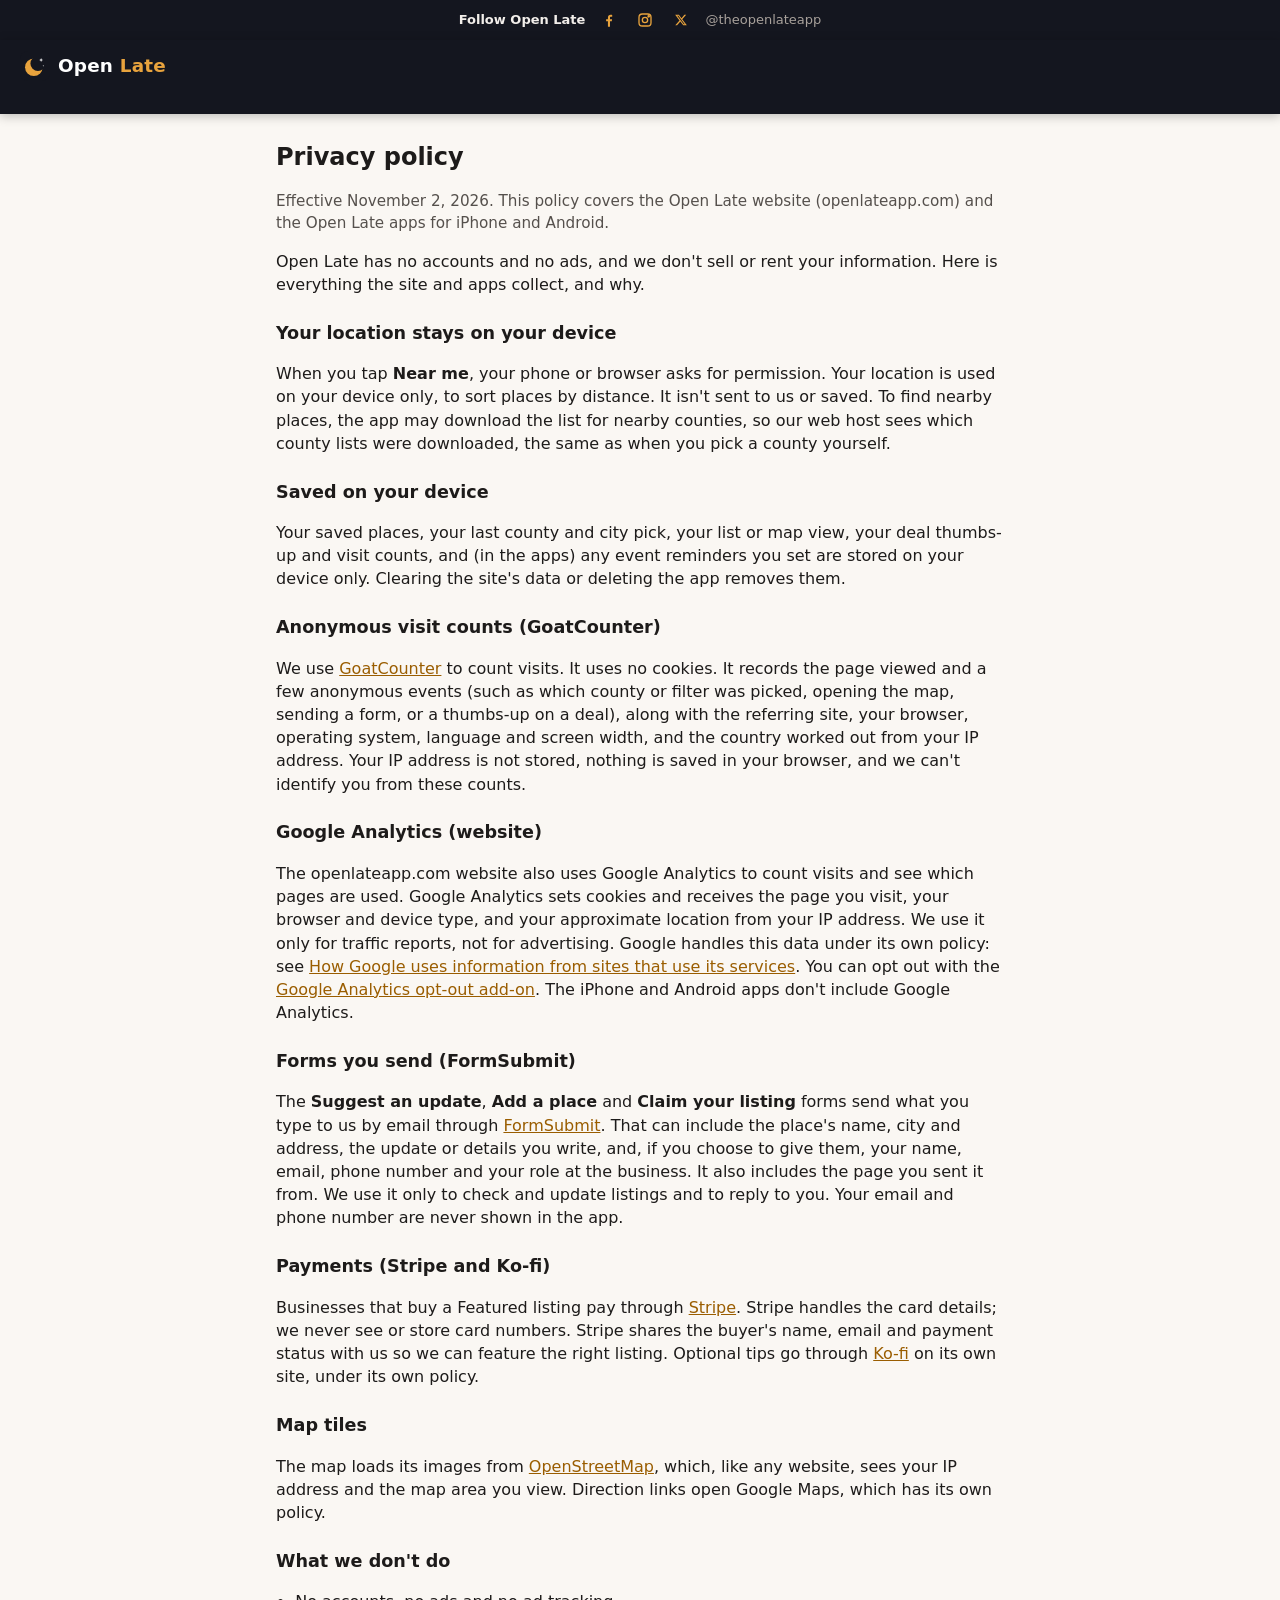
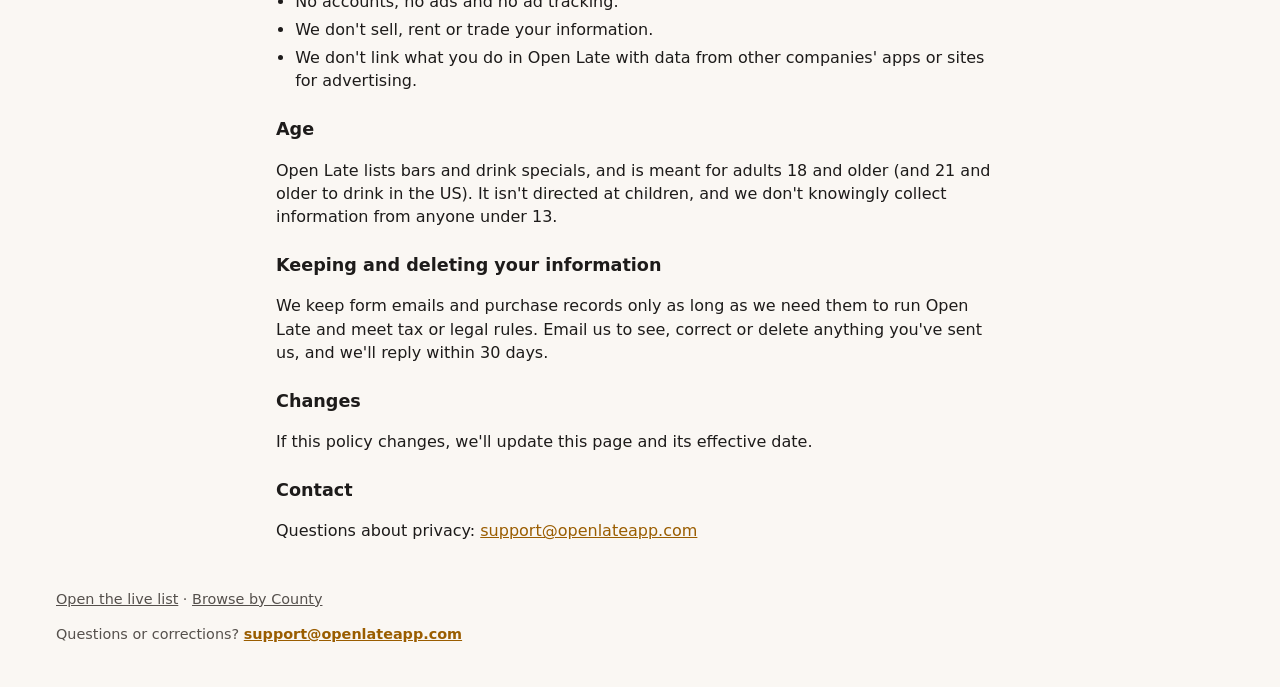
==== privacy.html @ a5534d3b "Open Late TEST SITE: listmap mockup (preview-listmap-1104), noindex, no SW/analytics/forms, data fro" ====
<!doctype html>
<html lang="en">
<head>
<meta charset="utf-8">
<meta name="viewport" content="width=device-width, initial-scale=1, viewport-fit=cover">
<title>Privacy policy · Open Late</title>
<meta name="description" content="What Open Late collects, what it doesn't, and who to contact. No accounts, no ads, location stays on your device.">
<link rel="canonical" href="https://openlateapp.com/privacy.html">
<link rel="icon" href="favicon.ico" sizes="32x32">
<link rel="icon" href="icons/icon.svg" type="image/svg+xml">
<link rel="stylesheet" href="styles.css">
<style>
  .feat{max-width:760px;margin:0 auto;padding:16px 16px 8px}
  .feat h1{font-size:1.5rem;margin:.4em 0 .3em}
  .feat h2{font-size:1.1rem;margin:1.4em 0 .3em}
  .feat ul{padding-left:1.2em}
  .feat li{margin:.3em 0}
  .feat a{color:var(--link)}
  .feat .note{color:var(--ink2);font-size:.95rem}
</style>
</head>
<body>
<aside class="social" aria-label="Follow Open Late on social media"><span class="soc-lbl">Follow Open Late</span><a href="https://www.facebook.com/profile.php?id=61595789025720" target="_blank" rel="noopener" aria-label="Open Late on Facebook"><svg viewBox="0 0 24 24" width="16" height="16" fill="currentColor" aria-hidden="true"><path d="M13.5 22v-8h2.7l.4-3.2h-3.1V8.8c0-.9.3-1.5 1.6-1.5h1.7V4.4c-.3 0-1.3-.1-2.4-.1-2.4 0-4 1.5-4 4.1v2.4H7.7V14h2.7v8z"/></svg></a><a href="https://www.instagram.com/theopenlateapp/" target="_blank" rel="noopener" aria-label="Open Late on Instagram"><svg viewBox="0 0 24 24" width="16" height="16" fill="none" stroke="currentColor" stroke-width="2" aria-hidden="true"><rect x="3" y="3" width="18" height="18" rx="5"/><circle cx="12" cy="12" r="4"/><circle cx="17.5" cy="6.5" r="1" fill="currentColor"/></svg></a><a href="https://x.com/TheOpenLateApp" target="_blank" rel="noopener" aria-label="Open Late on X"><svg viewBox="0 0 24 24" width="14" height="14" fill="currentColor" aria-hidden="true"><path d="M17.8 3h3.1l-6.8 7.7L22 21h-6.2l-4.9-6.3L5.3 21H2.2l7.2-8.3L2 3h6.4l4.4 5.8zm-1.1 16.2h1.7L7.4 4.7H5.6z"/></svg></a><span class="soc-handle">@theopenlateapp</span></aside><header class="top" id="top">
  <div class="bar">
    <a class="brand" href="./" aria-label="Open Late home">
      <img src="icons/logo.svg" alt="" width="30" height="30">
      <span class="word">Open <b>Late</b></span>
    </a>
  </div>
</header>
<main class="feat">
  <h1>Privacy policy</h1>
  <p class="note">Effective November 2, 2026. This policy covers the Open Late website (openlateapp.com) and the Open Late apps for iPhone and Android.</p>
  <p>Open Late has no accounts and no ads, and we don't sell or rent your information. Here is everything the site and apps collect, and why.</p>

  <h2>Your location stays on your device</h2>
  <p>When you tap <b>Near me</b>, your phone or browser asks for permission. Your location is used on your device only, to sort places by distance. It isn't sent to us or saved. To find nearby places, the app may download the list for nearby counties, so our web host sees which county lists were downloaded, the same as when you pick a county yourself.</p>

  <h2>Saved on your device</h2>
  <p>Your saved places, your last county and city pick, your list or map view, your deal thumbs-up and visit counts, and (in the apps) any event reminders you set are stored on your device only. Clearing the site's data or deleting the app removes them.</p>

  <h2>Anonymous visit counts (GoatCounter)</h2>
  <p>We use <a href="https://www.goatcounter.com/help/privacy" target="_blank" rel="noopener">GoatCounter</a> to count visits. It uses no cookies. It records the page viewed and a few anonymous events (such as which county or filter was picked, opening the map, sending a form, or a thumbs-up on a deal), along with the referring site, your browser, operating system, language and screen width, and the country worked out from your IP address. Your IP address is not stored, nothing is saved in your browser, and we can't identify you from these counts.</p>

  <h2>Google Analytics (website)</h2>
  <p>The openlateapp.com website also uses Google Analytics to count visits and see which pages are used. Google Analytics sets cookies and receives the page you visit, your browser and device type, and your approximate location from your IP address. We use it only for traffic reports, not for advertising. Google handles this data under its own policy: see <a href="https://policies.google.com/technologies/partner-sites" target="_blank" rel="noopener">How Google uses information from sites that use its services</a>. You can opt out with the <a href="https://tools.google.com/dlpage/gaoptout" target="_blank" rel="noopener">Google Analytics opt-out add-on</a>. The iPhone and Android apps don't include Google Analytics.</p>

  <h2>Forms you send (FormSubmit)</h2>
  <p>The <b>Suggest an update</b>, <b>Add a place</b> and <b>Claim your listing</b> forms send what you type to us by email through <a href="https://formsubmit.co/privacy.pdf" target="_blank" rel="noopener">FormSubmit</a>. That can include the place's name, city and address, the update or details you write, and, if you choose to give them, your name, email, phone number and your role at the business. It also includes the page you sent it from. We use it only to check and update listings and to reply to you. Your email and phone number are never shown in the app.</p>

  <h2>Payments (Stripe and Ko-fi)</h2>
  <p>Businesses that buy a Featured listing pay through <a href="https://stripe.com/privacy" target="_blank" rel="noopener">Stripe</a>. Stripe handles the card details; we never see or store card numbers. Stripe shares the buyer's name, email and payment status with us so we can feature the right listing. Optional tips go through <a href="https://more.ko-fi.com/privacy" target="_blank" rel="noopener">Ko-fi</a> on its own site, under its own policy.</p>

  <h2>Map tiles</h2>
  <p>The map loads its images from <a href="https://osmfoundation.org/wiki/Privacy_Policy" target="_blank" rel="noopener">OpenStreetMap</a>, which, like any website, sees your IP address and the map area you view. Direction links open Google Maps, which has its own policy.</p>

  <h2>What we don't do</h2>
  <ul>
    <li>No accounts, no ads and no ad tracking.</li>
    <li>We don't sell, rent or trade your information.</li>
    <li>We don't link what you do in Open Late with data from other companies' apps or sites for advertising.</li>
  </ul>

  <h2>Age</h2>
  <p>Open Late lists bars and drink specials, and is meant for adults 18 and older (and 21 and older to drink in the US). It isn't directed at children, and we don't knowingly collect information from anyone under 13.</p>

  <h2>Keeping and deleting your information</h2>
  <p>We keep form emails and purchase records only as long as we need them to run Open Late and meet tax or legal rules. Email us to see, correct or delete anything you've sent us, and we'll reply within 30 days.</p>

  <h2>Changes</h2>
  <p>If this policy changes, we'll update this page and its effective date.</p>

  <h2>Contact</h2>
  <p>Questions about privacy: <a href="mailto:support@openlateapp.com">support@openlateapp.com</a></p>
</main>
<footer class="foot">
  <p><a href="./">Open the live list</a> · <a href="counties/">Browse by County</a></p>
  <p class="kofi-foot support-foot">Questions or corrections? <a href="mailto:support@openlateapp.com">support@openlateapp.com</a></p>
</footer>
</body>
</html>
---- styles.css ----
:root{--amber:#e8a33d;--amber-d:#c98a26;--night:#14161f;--night2:#1e2130;--ink:#1d1b1a;--ink2:#55504c;--ink3:#7d766f;--bg:#faf7f3;--card:#fff;--line:#e9e2da;--mut:#efe9e3;
  --g:#1f8a4c;--gbg:#e3f4e9;--a:#b36b00;--abg:#fdf0d9;--x:#6f6a66;--xbg:#efecea;--link:#9a5d00}
@media (prefers-color-scheme:dark){:root{--ink:#f2eeea;--ink2:#c3bbb4;--ink3:#9a928b;--bg:#161413;--card:#1f1c1a;--line:#34302d;--mut:#2b2725;
  --g:#6fd39a;--gbg:#17321f;--a:#f4b552;--abg:#3a2a10;--x:#a8a19b;--xbg:#2b2725;--link:#f3c070}}
*{box-sizing:border-box}
html{-webkit-text-size-adjust:100%}
body{margin:0;font:16px/1.45 system-ui,-apple-system,"Segoe UI",Roboto,sans-serif;color:var(--ink);background:var(--bg)}
a{color:inherit}
.sr{position:absolute;width:1px;height:1px;overflow:hidden;clip:rect(0 0 0 0);white-space:nowrap}

/* sticky header: brand + search, County/City, chip row */
.top{position:sticky;top:0;z-index:10;background:var(--night);color:#fff;padding:calc(8px + env(safe-area-inset-top)) 12px 8px;display:flex;flex-direction:column;gap:8px;box-shadow:0 2px 10px rgba(0,0,0,.25)}
.bar{display:flex;align-items:center;gap:10px;min-height:36px}
.brand{display:flex;gap:8px;align-items:center;text-decoration:none;flex:none}
.brand img{display:block;border-radius:8px}
.word{font-size:1.15rem;font-weight:600;letter-spacing:.2px}
.word b{color:var(--amber);font-weight:800}
.now{font-size:.78rem;color:#a9adbd;margin-left:auto;white-space:nowrap}
.searchwrap{display:none;flex:1;min-width:0}
.searchwrap input{font:inherit;font-size:16px;width:100%;min-height:38px;padding:6px 12px;border-radius:999px;border:1px solid #3a3f52;background:#262a38;color:#fff}
.searchwrap input::placeholder{color:#8f94a6}
.iconbtn{flex:none;display:inline-grid;place-items:center;width:40px;height:40px;border-radius:999px;border:1px solid #3a3f52;background:#262a38;color:#fff;cursor:pointer}
.top.searching .searchwrap{display:block}
.top.searching .now{display:none}
.top.searching .iconbtn{background:var(--amber);color:var(--night);border-color:var(--amber)}
@media (max-width:420px){.top.searching .word{display:none}}
.pickers{display:grid;grid-template-columns:1fr 1fr;gap:8px}
.pick{display:flex;flex-direction:column;gap:2px;min-width:0}
.pick[hidden]{display:none!important}
.pick span{font-size:.66rem;font-weight:700;letter-spacing:.5px;text-transform:uppercase;color:#a9adbd}
.pick select{background:#262a38;color:#fff;border:1px solid #3a3f52;border-radius:8px;min-height:38px;padding:6px 8px;font-size:16px;width:100%;min-width:0;text-overflow:ellipsis}
.chiprow{display:flex;gap:8px;overflow-x:auto;scroll-snap-type:x proximity;-webkit-overflow-scrolling:touch;scrollbar-width:none;padding:0 0 2px}
.chiprow::-webkit-scrollbar{display:none}
.chip{flex:none;scroll-snap-align:start;display:inline-flex;align-items:center;gap:6px;min-height:36px;padding:6px 14px;border-radius:999px;border:1px solid #3a3f52;background:transparent;color:#e6e7ee;font:inherit;font-size:.88rem;white-space:nowrap;cursor:pointer;user-select:none}
.chip[aria-pressed=true],.chip.on{background:var(--amber);border-color:var(--amber);color:var(--night);font-weight:600}
.chip[aria-pressed=true]::before{content:"✓";font-weight:800}
.chip-day{padding:0 4px 0 0;position:relative}
.chip-day select{appearance:none;-webkit-appearance:none;background:transparent;color:inherit;border:0;font:inherit;font-size:16px;padding:6px 24px 6px 12px;min-height:34px;cursor:pointer}
.chip-day::after{content:"▾";position:absolute;right:12px;pointer-events:none;font-size:.8rem}
.chip-day select option{color:#14161f}
.chip .dot{background:var(--g)}
.chip[aria-pressed=true] .dot{background:var(--night)}
input:focus-visible,select:focus-visible,button:focus-visible,summary:focus-visible,a:focus-visible{outline:2px solid var(--amber);outline-offset:2px}
@media (min-width:760px){
  .top{display:grid;grid-template-columns:auto 1fr;grid-template-areas:"bar bar" "pick chips";align-items:center;padding:10px 20px;gap:10px 16px}
  .bar{grid-area:bar}.pickers{grid-area:pick;width:440px}.chiprow{grid-area:chips;margin:0;padding:0;align-self:end}
  .searchwrap{display:block;max-width:380px;margin-left:auto}.iconbtn{display:none}.now{margin-left:0;order:3}.top.searching .now{display:block}
}

main{max-width:1200px;margin:0 auto;padding:12px 16px 24px}
.more-filters{margin:2px 0 6px;font-size:.9rem}
.more-filters summary{cursor:pointer;color:var(--ink2);font-weight:600;padding:6px 0;min-height:32px;list-style:none;display:inline-flex;gap:6px;align-items:center}
.more-filters summary::-webkit-details-marker{display:none}
.more-filters summary::after{content:"▾";font-size:.8rem}
.more-filters[open] summary::after{content:"▴"}
.mf-count{color:var(--link);font-weight:700}
.controls{display:flex;flex-wrap:wrap;gap:10px 12px;margin-top:6px}
.field{display:flex;flex-direction:column;gap:4px;font-size:.78rem;color:var(--ink3);flex:1 1 140px;min-width:0}
.controls select{font:inherit;font-size:16px;color:var(--ink);background:var(--card);border:1px solid var(--line);border-radius:10px;padding:8px 10px;width:100%;min-height:42px}
.hint{margin:8px 0 0;font-size:.78rem;color:var(--ink3)}
.count{font-size:.85rem;color:var(--ink3);margin:6px 0 10px}
.notice{margin:24px 0 0;padding:10px 12px;border-left:3px solid var(--amber);background:var(--card);border-radius:6px;font-size:.82rem;color:var(--ink2)}

/* place cards */
.grid{display:grid;grid-template-columns:repeat(auto-fill,minmax(min(100%,330px),1fr));gap:8px;align-items:start}
.card{background:var(--card);border:1px solid color-mix(in srgb,var(--line) 70%,transparent);border-radius:10px;padding:9px 12px 4px;display:flex;flex-direction:column;gap:3px}
.town{font-size:.7rem;font-weight:700;letter-spacing:.5px;text-transform:uppercase;color:var(--ink3)}
.card h2{margin:0;font-size:1.05rem;line-height:1.25}
.meta{font-size:.78rem;font-weight:500;color:var(--ink3);white-space:nowrap;margin-left:4px}
.status{display:flex;flex-wrap:wrap;align-items:center;gap:2px 8px;font-size:.88rem;font-weight:600}
.dot{display:inline-block;width:9px;height:9px;border-radius:50%;flex:none}
.s-open{color:var(--g)}.s-open .dot{background:var(--g);box-shadow:0 0 0 3px var(--gbg)}
.s-soon{color:var(--a)}.s-soon .dot{background:var(--a);box-shadow:0 0 0 3px var(--abg)}
.s-closed{color:var(--x)}.s-closed .dot{background:transparent;border:2px solid var(--x)}
.kitchen{font-size:.8rem;font-weight:500;color:var(--ink3)}
.kitchen::before{content:"·";margin-right:8px}
.k-open{color:var(--ink2)}
.badges{display:flex;flex-wrap:wrap;gap:5px;align-items:center}
.badge{display:inline-block;font-size:.74rem;font-weight:700;padding:2px 8px;border-radius:999px}
.b-wings{background:#fde3cf;color:#8a3b00}.b-beer{background:#fdf1c4;color:#6b5000}.b-hh{background:#e6e9f7;color:#2f3a75}.b-sp{background:var(--mut);color:var(--ink2)}.b-feat{background:#e8a33d;color:#1a1300}
@media (prefers-color-scheme:dark){.b-wings{background:#4a2a12;color:#ffc89a}.b-beer{background:#433a12;color:#f5dc7a}.b-hh{background:#262c4a;color:#b9c2f5}}
.bday{font-size:.72rem;font-weight:700;color:var(--ink3);text-transform:uppercase;letter-spacing:.4px}
.dline{display:flex;align-items:flex-start;gap:6px;font-size:.86rem;line-height:1.35;color:var(--ink);min-width:0}
.dline .badge,.dline .bday{flex:none;margin-top:1px}
/* deal text: wraps to 2 lines beside the chip (hanging indent: line 2 starts under line 1's text, not under the chip), then clamps; tap for the full text */
.dtext{flex:1 1 auto;min-width:0;overflow:hidden;display:-webkit-box;-webkit-box-orient:vertical;-webkit-line-clamp:2;line-clamp:2;overflow-wrap:anywhere;cursor:pointer;-webkit-tap-highlight-color:transparent}
.dtext.full{display:block;-webkit-line-clamp:unset;line-clamp:none;overflow:visible}
.dtext:focus-visible{outline:2px solid var(--link);outline-offset:2px;border-radius:3px}
.dmore{flex:none;font:inherit;font-size:.76rem;font-weight:600;color:var(--link);background:none;border:0;padding:2px 0 2px 2px;cursor:pointer;white-space:nowrap}
.flag{font-size:.74rem;color:#a14a00;white-space:nowrap}
.info .flag{white-space:normal}
@media (prefers-color-scheme:dark){.flag{color:#ffb070}}
.more-info summary{cursor:pointer;font-size:.8rem;font-weight:600;color:var(--link);padding:2px 0;min-height:28px;list-style:none;display:inline-flex;align-items:center;gap:4px}
.more-info summary::-webkit-details-marker{display:none}
.more-info summary::after{content:"▾"}
.more-info[open] summary::after{content:"▴"}
.info{display:flex;flex-direction:column;gap:5px;border-top:1px solid color-mix(in srgb,var(--line) 60%,transparent);padding:6px 0 8px;margin-top:0}
.row{font-size:.86rem;color:var(--ink2)}
.row b{font-weight:600;color:var(--ink3)}
.row a{color:var(--link)}
.deal{color:var(--ink)}
.src,.dsrc{font-size:.74rem;color:var(--ink3)}
.links{display:flex;gap:14px;flex-wrap:wrap;margin-top:2px;font-size:.88rem}
.links a{color:var(--link);font-weight:600}

/* empty state, buttons, footer */
.empty{text-align:center;padding:28px 16px;background:var(--card);border:1px dashed var(--line);border-radius:14px}
.empty[hidden]{display:none}
.empty-title{margin:8px 0 4px;font-weight:700;font-size:1.05rem}
.empty-text{margin:0 0 14px;color:var(--ink2);font-size:.92rem}
.empty-actions{display:flex;gap:10px;justify-content:center;flex-wrap:wrap}
.btn{display:inline-block;background:var(--amber);color:#14161f;text-decoration:none;padding:10px 18px;border-radius:10px;font:inherit;font-weight:600;border:0;cursor:pointer;min-height:44px}
.btn:hover{background:var(--amber-d)}
.btn.ghost{background:transparent;color:var(--ink);border:1px solid var(--line)}
.btn[hidden]{display:none}
.morewrap{text-align:center;margin:16px 0 0}
.foot{max-width:1200px;margin:0 auto;padding:8px 16px calc(28px + env(safe-area-inset-bottom));color:var(--ink2);font-size:.9rem}
.small{font-size:.78rem;color:var(--ink3)}
/* phones: County and City each get a full-width row so long names (e.g. Northumberland County) stay readable */
@media (max-width:759px){
  .pickers{grid-template-columns:auto 1fr;gap:6px 10px;align-items:center}
  .pick{display:contents}
  .pick span{font-size:.68rem}
  .pick select{min-height:38px;padding:6px 10px}
}

/* v19: favorites, distance, late kitchen, happy hour now, action row, toast, deep-link highlight */
.card{position:relative;cursor:pointer;-webkit-tap-highlight-color:transparent}
.card:focus:not(:focus-visible){outline:none}
.card:focus-visible{outline:2px solid var(--amber);outline-offset:2px}
.card h2{padding-right:34px}
.town{padding-right:34px}
.fav{position:absolute;top:4px;right:4px;width:40px;height:40px;border:0;background:none;font-size:1.3rem;line-height:1;color:var(--ink3);cursor:pointer;border-radius:50%}
.fav[aria-pressed="true"]{color:#e0245e}
.fav:focus-visible{outline:2px solid var(--link)}
.mi{color:var(--ink2);text-transform:none;letter-spacing:0}
.lk{font-size:.72rem;font-weight:700;padding:1px 7px;border-radius:999px;background:#e3f1ea;color:#1d6b46}
@media (prefers-color-scheme:dark){.lk{background:#16382a;color:#9fe0bf}}
.b-now{background:#1f9d5c;color:#fff}
.ddays{font-weight:700;color:var(--ink2)}
.eline{margin-top:3px}.b-kk{background:#f3e1f7;color:#6a2380}.b-dj{background:#dff3ef;color:#155e52}.b-lm{background:#fde3dc;color:#8a2c12}.b-tv{background:#fdf0d5;color:#7a4b00}.b-bg{background:#e3eaf9;color:#1f3f86}
@media (prefers-color-scheme:dark){.b-kk{background:#3d2146;color:#e7b8f5}.b-dj{background:#163b35;color:#9fe3d5}.b-lm{background:#47201a;color:#f7b9a6}.b-tv{background:#43320f;color:#f3d08a}.b-bg{background:#1c2a4a;color:#b5c8f3}}
.b-gd{background:#e2efdc;color:#2c5a1e}.b-vf{background:#dbeefe;color:#0f4c81}
@media (prefers-color-scheme:dark){.b-gd{background:#22361b;color:#b9e0a5}.b-vf{background:#15324d;color:#a9d3fb}}
#fClaimSet{display:flex;flex-direction:column;gap:10px}#fClaimSet[hidden]{display:none}
#fRepSet{display:flex;flex-direction:column;gap:10px}#fRepSet[hidden]{display:none}
.ctype,.otype{font-size:.8rem;color:var(--ink2);margin-top:3px;white-space:nowrap;overflow:hidden;text-overflow:ellipsis}
.ctl,.srcs{color:var(--ink3);font-size:.85em}
.lchk{font-size:.72rem;color:var(--ink3);margin-top:2px}
.actions{display:flex;flex-wrap:wrap;gap:6px;margin:2px 0}
.act{font:inherit;font-size:.84rem;font-weight:600;color:var(--link);background:var(--mut);border:0;border-radius:999px;padding:6px 12px;text-decoration:none;cursor:pointer;min-height:32px;display:inline-flex;align-items:center}
.toast{position:fixed;left:50%;bottom:calc(18px + env(safe-area-inset-bottom));transform:translateX(-50%);background:var(--night);color:#fff;padding:10px 16px;border-radius:999px;font-size:.88rem;box-shadow:0 4px 18px rgba(0,0,0,.25);z-index:50;max-width:calc(100% - 32px);text-align:center}
.toast[hidden]{display:none}
.chip.busy{opacity:.6}
.card.flash{animation:flash 2.4s ease-out}
@keyframes flash{0%,40%{box-shadow:0 0 0 3px var(--amber)}100%{box-shadow:0 0 0 0 transparent}}

/* v75: Tonight, List/Map, update form */
.grid[hidden]{display:none}
.viewbar{display:flex;align-items:center;justify-content:space-between;gap:10px;margin:6px 0 10px}
.viewbar .count{margin:0}
.seg{display:inline-flex;flex:none;border:1px solid var(--line);border-radius:999px;overflow:hidden;background:var(--card)}
.seg button{font:inherit;font-size:.84rem;font-weight:600;border:0;background:transparent;color:var(--ink2);padding:6px 14px;min-height:34px;cursor:pointer}
.seg button[aria-pressed=true]{background:var(--night);color:#fff}
@media (prefers-color-scheme:dark){.seg button[aria-pressed=true]{background:var(--amber);color:var(--night)}}
.tonight-note{margin:-4px 0 10px;font-size:.84rem;color:var(--ink2)}
.tonight-note[hidden]{display:none}
.card-lk{border-color:#7cc59d;box-shadow:inset 3px 0 0 #1f8a4c}
.lk-t{background:#1f8a4c;color:#fff}
@media (prefers-color-scheme:dark){.lk-t{background:#2c8a5a;color:#fff}}
.mapwrap[hidden]{display:none}
#map{height:min(64vh,640px);min-height:320px;border-radius:12px;border:1px solid var(--line);background:#dfe6ea;z-index:0}
.maplegend{display:flex;flex-wrap:wrap;gap:4px 14px;font-size:.78rem;color:var(--ink3);margin:8px 0 0}
.lg{display:inline-block;width:11px;height:11px;border-radius:50%;margin-right:5px;vertical-align:-1px;border:2px solid #fff;box-shadow:0 0 0 1px #0002}
.lg-open{background:#1f8a4c}.lg-soon{background:#e08a00}.lg-closed{background:#8b8580}
.mp{font:14px/1.35 system-ui,-apple-system,"Segoe UI",Roboto,sans-serif;color:#1d1b1a}
.mp-n{font-size:15px}.mp-m{color:#6b6560;font-size:12px;margin:1px 0 4px}
.mp-s{display:flex;align-items:center;gap:6px;font-weight:600;font-size:13px}
.mp-k{font-size:12px;font-weight:600;color:#1d6b46;margin-top:2px}
.mp-d{font-size:12px;color:#3d3935;margin-top:3px}
.mp-btn{margin-top:8px;background:#efe9e3;color:#9a5d00}
.leaflet-container .mp .s-open{color:#1f8a4c}.leaflet-container .mp .s-soon{color:#b36b00}.leaflet-container .mp .s-closed{color:#6f6a66}
.footbtns{display:flex;gap:10px;flex-wrap:wrap}
.claimlink{color:var(--link);font-weight:600}
dialog#formDlg,dialog#tnDlg{border:0;border-radius:16px;padding:0;width:min(560px,calc(100% - 20px));max-height:calc(100dvh - 24px);background:var(--card);color:var(--ink);box-shadow:0 12px 40px rgba(0,0,0,.35)}
dialog#formDlg::backdrop,dialog#tnDlg::backdrop{background:rgba(10,12,18,.55)}
#sForm,#tnForm{padding:16px 18px 14px;display:flex;flex-direction:column;gap:10px}
.fhead{display:flex;align-items:center;justify-content:space-between;gap:8px}
.fhead h2{margin:0;font-size:1.2rem}
.fx{border:0;background:var(--mut);color:var(--ink2);width:36px;height:36px;border-radius:50%;font-size:1rem;cursor:pointer}
.fsub{margin:0;font-size:.86rem;color:var(--ink2)}
.ff{display:flex;flex-direction:column;gap:4px;font-size:.8rem;color:var(--ink3);border:0;margin:0;padding:0;min-width:0}
.ff[hidden]{display:none}
.ff legend{padding:0;margin-bottom:4px}
.ff input,.ff select,.ff textarea{font:inherit;font-size:16px;color:var(--ink);background:var(--bg);border:1px solid var(--line);border-radius:10px;padding:8px 10px;width:100%}
.ff textarea{resize:vertical;min-height:90px}
.fchecks{display:flex;flex-wrap:wrap;gap:6px}
.fchecks label{display:inline-flex;align-items:center;gap:6px;font-size:.88rem;color:var(--ink);background:var(--mut);border-radius:999px;padding:5px 12px;min-height:34px;cursor:pointer}
.frow2{display:grid;grid-template-columns:1fr 1fr;gap:10px}
@media (max-width:480px){.frow2{grid-template-columns:1fr}}
.fown{display:flex;gap:8px;align-items:flex-start;font-size:.9rem;font-weight:600}
.fown input{margin-top:3px;width:18px;height:18px;flex:none}
.fhint{font-weight:400;font-size:.8rem;color:var(--ink3)}
.hp{position:absolute;left:-9999px;width:1px;height:1px;overflow:hidden}
.fmsg{margin:0;font-size:.88rem;min-height:1.2em}
.fmsg.ok{color:var(--g);font-weight:600}.fmsg.err{color:#b3261e}
@media (prefers-color-scheme:dark){.fmsg.err{color:#ff8a80}}
.fmsg a{color:var(--link);font-weight:600}
.fbtns{display:flex;gap:10px}
.fbtns .btn:disabled{opacity:.6;cursor:default}
.fchecks input{width:auto;margin:0;flex:none}
.fchecks label{flex:none}
#mapwrap{scroll-margin-top:190px}
.fown{flex-wrap:wrap}.fown .fhint{flex-basis:100%;padding-left:26px;margin-top:-4px}

/* v77: always-visible List/Map toggle (header) */
.chipbar{display:flex;align-items:center;gap:8px;min-width:0}
.chipbar .chiprow{flex:1;min-width:0}
.seg-top{border-color:#3a3f52;background:transparent}
.seg-top button{color:#e6e7ee;padding:6px 11px;min-height:36px;font-size:.84rem;white-space:nowrap}
.seg-top button[aria-pressed=true]{background:var(--amber);color:var(--night)}
@media (prefers-color-scheme:dark){.seg-top button[aria-pressed=true]{background:var(--amber);color:var(--night)}}
@media (min-width:760px){.chipbar{grid-area:chips;align-self:end}}
/* map fills the screen under the sticky header */
#map{height:calc(100vh - var(--toph,190px) - 16px);height:calc(100dvh - var(--toph,190px) - 16px);min-height:300px;max-height:none}
@media (min-width:760px){#map{height:calc(100vh - var(--toph,120px) - 24px);min-height:420px}}
#mapwrap{scroll-margin-top:calc(var(--toph,190px) + 8px)}

/* v78: Ko-fi tip link + bottom sheet */
.kofi-foot a{color:var(--link);font-weight:600}
.kofi-foot[hidden],.kofisheet[hidden]{display:none}
.kofisheet{position:fixed;left:50%;bottom:calc(12px + env(safe-area-inset-bottom));transform:translateX(-50%);z-index:1200;width:min(460px,calc(100% - 20px));background:var(--card);color:var(--ink);border:1px solid var(--line);border-radius:16px;padding:16px 18px 14px;box-shadow:0 10px 36px rgba(0,0,0,.3)}
.kofisheet h2{margin:0 36px 6px 0;font-size:1.1rem}
.kofisheet p{margin:0 0 12px;font-size:.92rem;color:var(--ink2);line-height:1.45}
.kofix{position:absolute;top:10px;right:10px}
.kofibtns{display:flex;gap:10px;flex-wrap:wrap}

/* v82: plain-word deal days, weekly deal lists, last checked */
.wk{list-style:none;margin:4px 0 0;padding:0}
.wk li{padding:6px 0;border-top:1px dashed var(--line)}
.wk li:first-child{border-top:0;padding-top:2px}
/* v83: "Still good?" thumbs */
.vote{display:flex;align-items:center;gap:6px;margin-top:4px;font-size:.78rem;color:var(--ink3)}
.vbtn{font:inherit;font-size:1rem;line-height:1;padding:5px 10px;border-radius:999px;border:1px solid var(--line);background:transparent;cursor:pointer;min-height:32px}
.vbtn:active{transform:scale(.95)}
.vthanks{color:var(--ink2);font-weight:600}

.count.loading::after{content:"";display:inline-block;width:.7em;height:.7em;margin-left:.4em;vertical-align:-.05em;border:2px solid currentColor;border-right-color:transparent;border-radius:50%;animation:olspin .8s linear infinite}
@keyframes olspin{to{transform:rotate(360deg)}}
.card .town .tzn{font-size:.75rem;color:var(--ink3)}
/* Details toggle in the card's bottom-right corner, on the Checked row when there is one */
.more-info>summary{display:flex;width:max-content;margin-left:auto}
.card .lchk{padding-right:8rem;min-height:28px;display:flex;align-items:center;margin-top:0}
.card .lchk+.more-info{margin-top:-31px}
/* Share icon in the card's bottom-right corner, beside the Details toggle */
.shr{position:absolute;right:6px;bottom:4px;width:32px;height:28px;display:inline-flex;align-items:center;justify-content:center;padding:0;border:0;background:none;color:var(--link);cursor:pointer;border-radius:6px}
.shr::before{content:"";width:18px;height:18px;background:currentColor;-webkit-mask:url("data:image/svg+xml,%3Csvg xmlns='http://www.w3.org/2000/svg' viewBox='0 0 24 24' fill='none' stroke='black' stroke-width='2' stroke-linecap='round' stroke-linejoin='round'%3E%3Cpath d='M12 3v12M8 7l4-4 4 4M5 12v7a2 2 0 0 0 2 2h10a2 2 0 0 0 2-2v-7'/%3E%3C/svg%3E") center/contain no-repeat;mask:url("data:image/svg+xml,%3Csvg xmlns='http://www.w3.org/2000/svg' viewBox='0 0 24 24' fill='none' stroke='black' stroke-width='2' stroke-linecap='round' stroke-linejoin='round'%3E%3Cpath d='M12 3v12M8 7l4-4 4 4M5 12v7a2 2 0 0 0 2 2h10a2 2 0 0 0 2-2v-7'/%3E%3C/svg%3E") center/contain no-repeat}
.shr:focus-visible{outline:2px solid var(--link);outline-offset:1px}
.more-info>summary{margin-right:30px}
.more-info[open] .links{padding-right:34px}
/* Sources icon (cards with srcIconOn): just left of the share icon; its list opens above the icons */
.sri{right:40px}
.sri::before{-webkit-mask-image:url("data:image/svg+xml,%3Csvg xmlns='http://www.w3.org/2000/svg' viewBox='0 0 24 24' fill='none' stroke='black' stroke-width='2' stroke-linecap='round' stroke-linejoin='round'%3E%3Ccircle cx='12' cy='12' r='9'/%3E%3Cpath d='M12 11v5M12 8h.01'/%3E%3C/svg%3E");mask-image:url("data:image/svg+xml,%3Csvg xmlns='http://www.w3.org/2000/svg' viewBox='0 0 24 24' fill='none' stroke='black' stroke-width='2' stroke-linecap='round' stroke-linejoin='round'%3E%3Ccircle cx='12' cy='12' r='9'/%3E%3Cpath d='M12 11v5M12 8h.01'/%3E%3C/svg%3E")}
.sri[aria-expanded="true"]{background:rgba(0,0,0,.06)}
.card-si .more-info>summary{margin-right:66px}
.card-si .more-info[open] .links{padding-right:70px}
.card-si .lchk{padding-right:10.5rem}
.srclist{font-size:.85rem;margin-top:6px;padding-bottom:30px}
.srclist[hidden]{display:none}
/* desktop (>=900px): State, County and City on one row; every filter chip below it, wrapping instead of scrolling off */
@media (min-width:900px){
  .top{grid-template-columns:1fr;grid-template-areas:"bar" "pick" "chips"}
  .pickers{width:auto;max-width:960px;grid-template-columns:repeat(3,minmax(0,1fr))}
  .chipbar{flex-wrap:wrap;align-self:start}
  .chipbar .chiprow{display:contents}
}

/* v191: slim social strip above the header (version A) */
.social{background:#14161f;color:#f2eeea;font-size:13px;font-weight:600;line-height:1.2;display:flex;align-items:center;justify-content:center;gap:12px;padding:calc(8px + env(safe-area-inset-top)) 12px 8px}
.social a{color:#e8a33d;display:inline-flex;align-items:center;justify-content:center;min-width:24px;min-height:24px}
.social a:hover,.social a:focus-visible{color:#ffc46b}
.social svg{display:block}
.social .soc-handle{color:#a8a19b;font-weight:400}
/* v192: the strip is the topmost element, so only it takes the iOS standalone safe-area inset; the header sits right under it
   (no doubled inset) and, once stuck, stops below the status bar, which a fixed cover keeps dark. env() is 0 in a normal browser tab. */
.social + .top{padding-top:8px;top:env(safe-area-inset-top)}
.social::before{content:"";position:fixed;top:0;left:0;right:0;height:env(safe-area-inset-top);background:#14161f;z-index:11;pointer-events:none}
#tnBanner{margin:0 0 12px}#tnBanner a{color:inherit;font-weight:600}
#tnInvite{margin:0 0 12px}#tnInvite .btn{min-height:36px;padding:6px 14px;margin:6px 6px 0 0}#tnPerm{color:var(--amber)}

/* site-wide search results (above the cards while searching) */
.elsewhere{margin:4px 0 14px}
.hits-head{font-weight:600;margin:0 0 6px}
.hits{list-style:none;margin:0;padding:0;border:1px solid var(--line);border-radius:12px;overflow:hidden}
.hits li+li{border-top:1px solid var(--line)}
.hit{display:flex;flex-direction:column;align-items:flex-start;gap:2px;width:100%;min-height:48px;padding:10px 14px;background:transparent;border:0;color:var(--ink);font:inherit;text-align:left;cursor:pointer}
.hit span{font-size:.88em;opacity:.75}
.hit:hover,.hit:focus-visible{background:rgba(127,127,127,.12)}
/* mockup: State, County and City on one line on phones */
@media (max-width:759px){
  .pickers{grid-template-columns:repeat(3,minmax(0,1fr));gap:4px 6px;align-items:end}
  .pick{display:flex;flex-direction:column;gap:1px;min-width:0}
  .pick select{min-height:32px;padding:3px 6px;white-space:nowrap;overflow:hidden;text-overflow:ellipsis}
}

/* preview: Events dropdown next to More filters (existing chip styling inside) */
.filterrow{display:flex;flex-wrap:wrap;gap:4px 18px;align-items:flex-start}
.filterrow #moreFilters[open]{flex-basis:100%;order:2}
.evdd{position:relative}
.evdd summary{color:var(--ink);border:1px solid var(--line);border-radius:999px;padding:4px 12px;background:var(--card)}
.evdd.on summary{border-color:var(--amber);color:var(--ink)}
.evpanel{position:absolute;z-index:30;top:calc(100% + 4px);left:0;display:flex;flex-direction:column;gap:6px;padding:10px;background:var(--card);border:1px solid var(--line);border-radius:12px;box-shadow:0 6px 20px rgba(0,0,0,.18);min-width:190px}
.evpanel .chip{justify-content:flex-start;color:var(--ink);border-color:var(--line)}
/* mockup: Open at sits between Events and More filters, same chip look as the Events button */
.filterrow{align-items:center}
.filterrow #atChip{color:var(--ink);border-color:var(--line);background:var(--card)}
@media (max-width:759px){
  .filterrow{gap:4px 6px}
}
@media (max-width:759px){.filterrow #atChip select{field-sizing:content;max-width:130px;text-overflow:ellipsis}}
/* mockup: even controls on phones (same height, 1px border, pill radius, centered text) */
@media (max-width:759px){
  .filterrow{align-items:center}
  .filterrow>details{margin:0}
  .filterrow summary,.filterrow #atChip{box-sizing:border-box;height:34px;min-height:0;border:1px solid var(--line);border-radius:999px;padding:0 10px;display:inline-flex;align-items:center;line-height:1.2;background:var(--card)}
  .filterrow #atChip{padding:0}
  .filterrow #atChip select,.chiprow .chip-day select{box-sizing:border-box;height:100%;min-height:0;padding-top:0;padding-bottom:0;line-height:1.2}
  .filterrow #atChip::after{right:10px}
  .filterrow{column-gap:4px}
  .filterrow summary{padding:0 8px}
  .filterrow #atChip select{padding:0 18px 0 8px}
  .filterrow #atChip::after{right:7px}
  .pick select{box-sizing:border-box;height:34px;min-height:0;padding:0 10px;line-height:1.2;border-width:1px;border-radius:999px}
  .chiprow .chip{box-sizing:border-box;height:34px;min-height:0;padding-top:0;padding-bottom:0;line-height:1.2}
  .seg{box-sizing:border-box;height:34px}
  .seg button{box-sizing:border-box;height:32px;min-height:0;padding-top:0;padding-bottom:0;line-height:1.2}
}

/* phones: Events / time / More filters stay on one line (95% size) and stick under the header */
@media (max-width:759px){
  .filterrow{position:sticky;top:var(--toph,0);z-index:9;background:var(--bg);margin:-12px -16px 0;padding:6px 10px;flex-wrap:nowrap}
  .filterrow:has(#moreFilters[open]){flex-wrap:wrap;max-height:calc(100vh - var(--toph,0px));overflow-y:auto}
  .filterrow summary,.filterrow #atChip{height:32px;font-size:.855rem}
  .filterrow summary{padding:0 7.5px}
  .filterrow #atChip select{padding:0 17px 0 7.5px}
  .filterrow #atChip::after{right:6.5px}
  .filterrow #eventsDd{flex:0 1 auto;min-width:0}
  .filterrow #eventsDd summary{max-width:100%;overflow:hidden}
  .filterrow #evLabel{overflow:hidden;text-overflow:ellipsis;white-space:nowrap;min-width:0}
  .filterrow #atChip,.filterrow #moreFilters{flex:0 0 auto}
}
/* list/map in the filter row, 🕘 day+time dropdown, ♥ favorites header button */
.filterrow .seg-row{flex:0 0 auto;box-sizing:border-box;height:34px}
.filterrow .seg-row button{box-sizing:border-box;height:32px;min-height:0;padding:0 10px;line-height:1.2;white-space:nowrap}
.clockdd{position:relative;flex:0 0 auto}
.filterrow #atChip{padding:0;border:0;background:none;height:auto}
#clockBtn{font:inherit;font-size:.84rem;font-weight:600;box-sizing:border-box;height:34px;border:1px solid var(--line);border-radius:999px;background:var(--card);color:var(--ink);padding:0 10px;cursor:pointer;white-space:nowrap}
#clockBtn::after{content:" ▾";font-size:.75em;opacity:.7}
#atChip.on #clockBtn{border-color:var(--amber)}
.clockpanel{position:absolute;left:0;top:calc(100% + 6px);z-index:20;width:min(300px,calc(100vw - 24px));max-height:60vh;overflow-y:auto;background:var(--card);border:1px solid var(--line);border-radius:14px;box-shadow:0 8px 24px rgba(0,0,0,.18);padding:10px}
.clockpanel[hidden]{display:none}
.clk-h{font-size:.72rem;font-weight:700;text-transform:uppercase;letter-spacing:.04em;color:var(--ink2);margin:2px 2px 6px}
.clk-days,.clk-times{display:flex;flex-wrap:wrap;gap:6px;margin-bottom:10px}
.clockpanel .chip{min-height:32px;padding:0 10px;color:var(--ink);background:var(--card);border:1px solid var(--line)}
.clockpanel .chip[aria-pressed=true]{background:var(--amber);color:var(--night);border-color:var(--amber)}
.favbtn{position:relative;font-size:1.05rem}
.favbtn[aria-pressed=true]{background:var(--amber);color:var(--night);border-color:var(--amber)}
.favct{position:absolute;top:-4px;right:-4px;min-width:16px;height:16px;padding:0 4px;box-sizing:border-box;border-radius:999px;background:var(--amber);color:var(--night);font-size:.62rem;font-weight:700;line-height:16px;text-align:center}
.favbtn[aria-pressed=true] .favct{background:#fff}
@media (min-width:760px){.favbtn{display:inline-grid}}
@media (max-width:759px){
  .filterrow .seg-row{height:32px}
  .filterrow .seg-row button{height:30px;font-size:.855rem;padding:0 6px}
  #clockBtn{height:32px;font-size:.855rem;padding:0 6px}
  .clockpanel{position:fixed;left:12px;right:12px;top:calc(var(--toph,0px) + 44px);width:auto}
}
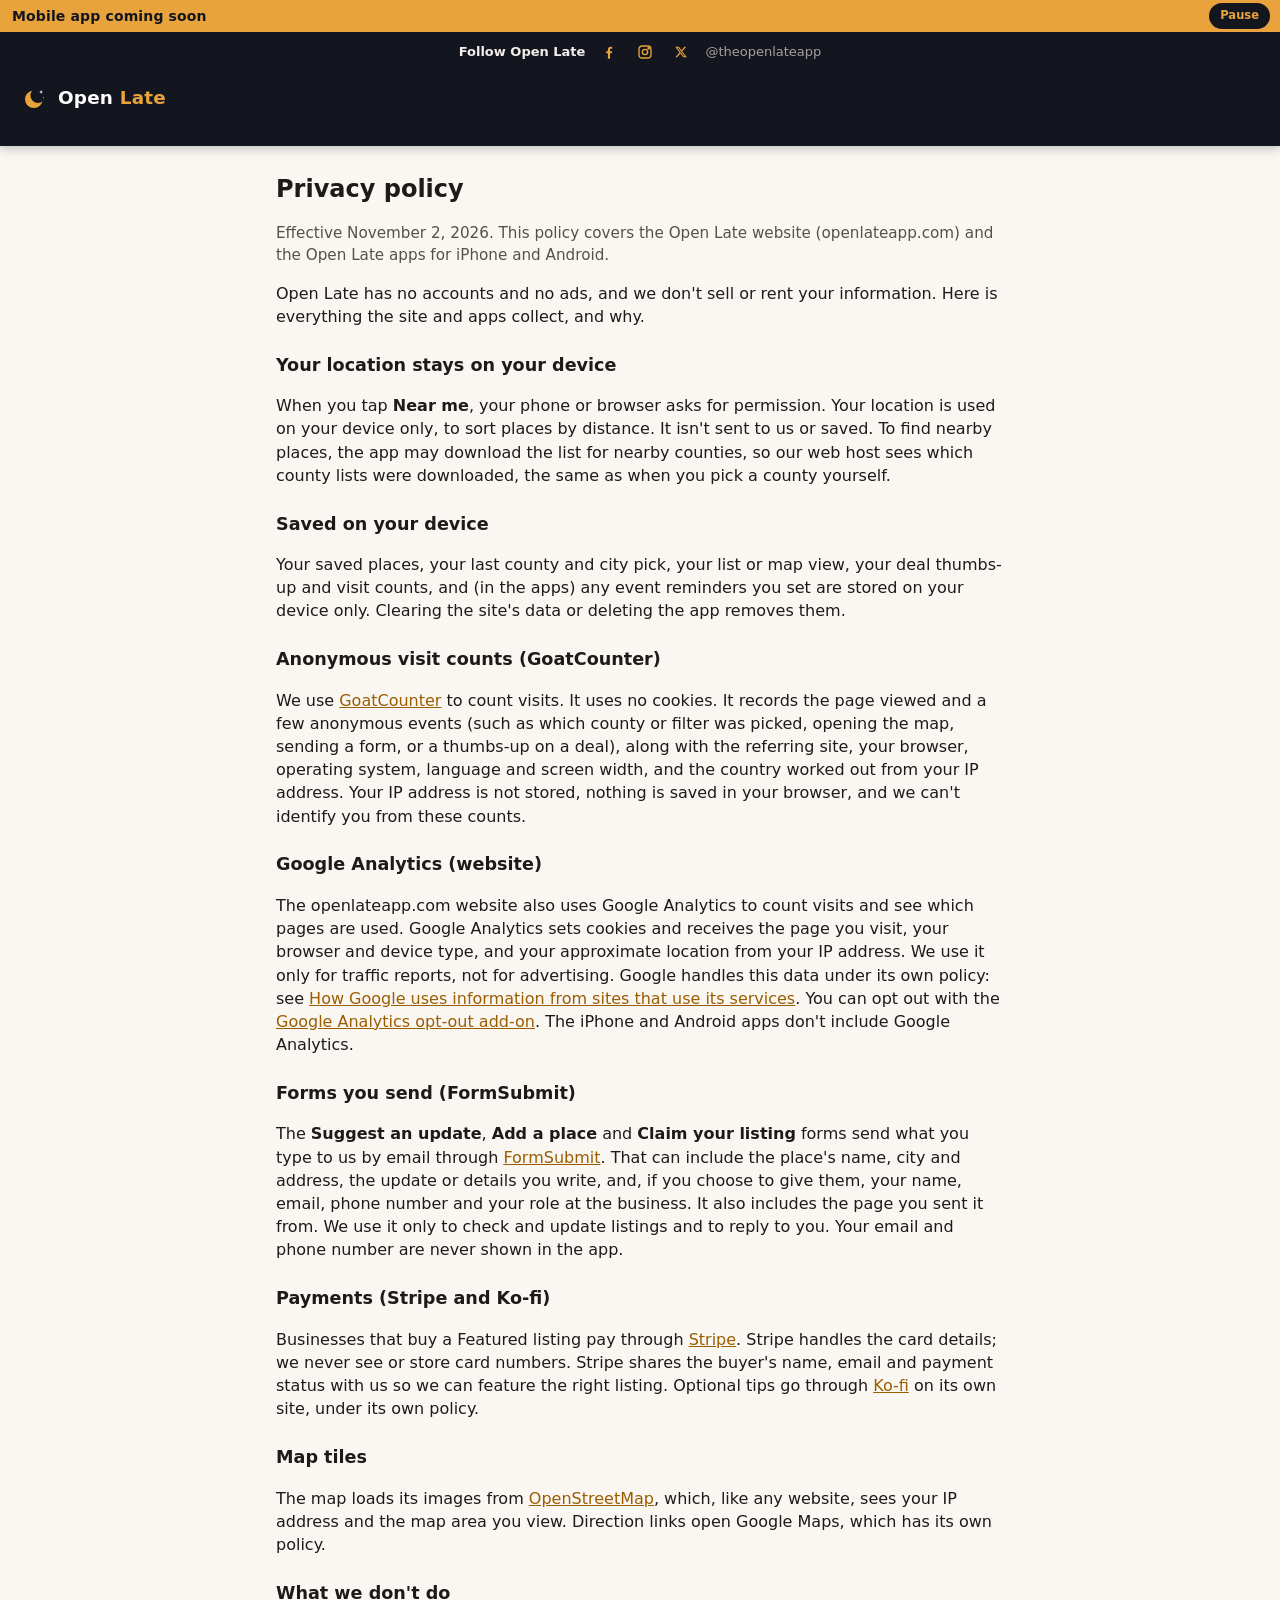
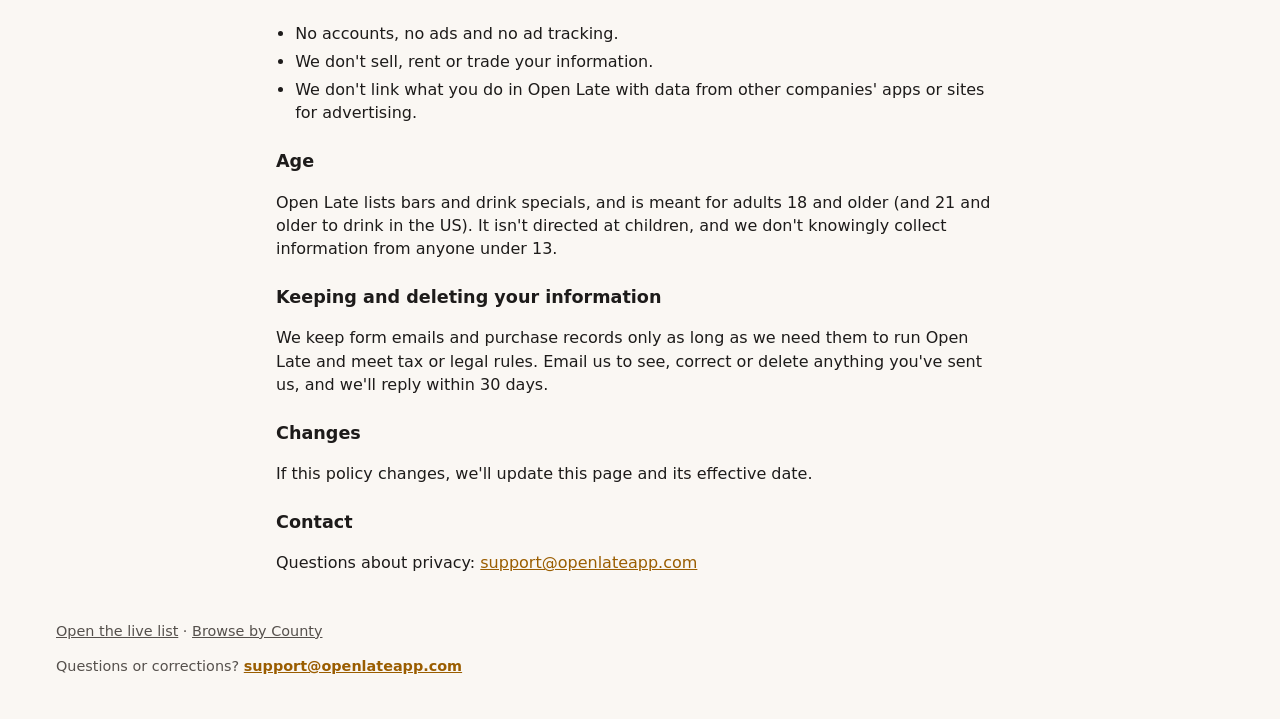
==== commit 0f1ce565: "Add a slim Mobile app coming soon banner on the test site A compact amber strip sits above the heade" ====
--- a/privacy.html
+++ b/privacy.html
@@ -8,7 +8,7 @@
 <link rel="canonical" href="https://openlateapp.com/privacy.html">
 <link rel="icon" href="favicon.ico" sizes="32x32">
 <link rel="icon" href="icons/icon.svg" type="image/svg+xml">
-<link rel="stylesheet" href="styles.css">
+<link rel="stylesheet" href="styles.css?v=252">
 <style>
   .feat{max-width:760px;margin:0 auto;padding:16px 16px 8px}
   .feat h1{font-size:1.5rem;margin:.4em 0 .3em}
@@ -20,6 +20,13 @@
 </style>
 </head>
 <body>
+<div class="appsoon">
+  <div class="appsoon-view">
+    <p class="appsoon-msg">Mobile app coming soon</p>
+  </div>
+  <button type="button" class="appsoon-pause" aria-pressed="false" aria-label="Pause motion">Pause</button>
+</div>
+<script src="coming-soon.js?v=252"></script>
 <aside class="social" aria-label="Follow Open Late on social media"><span class="soc-lbl">Follow Open Late</span><a href="https://www.facebook.com/profile.php?id=61595789025720" target="_blank" rel="noopener" aria-label="Open Late on Facebook"><svg viewBox="0 0 24 24" width="16" height="16" fill="currentColor" aria-hidden="true"><path d="M13.5 22v-8h2.7l.4-3.2h-3.1V8.8c0-.9.3-1.5 1.6-1.5h1.7V4.4c-.3 0-1.3-.1-2.4-.1-2.4 0-4 1.5-4 4.1v2.4H7.7V14h2.7v8z"/></svg></a><a href="https://www.instagram.com/theopenlateapp/" target="_blank" rel="noopener" aria-label="Open Late on Instagram"><svg viewBox="0 0 24 24" width="16" height="16" fill="none" stroke="currentColor" stroke-width="2" aria-hidden="true"><rect x="3" y="3" width="18" height="18" rx="5"/><circle cx="12" cy="12" r="4"/><circle cx="17.5" cy="6.5" r="1" fill="currentColor"/></svg></a><a href="https://x.com/TheOpenLateApp" target="_blank" rel="noopener" aria-label="Open Late on X"><svg viewBox="0 0 24 24" width="14" height="14" fill="currentColor" aria-hidden="true"><path d="M17.8 3h3.1l-6.8 7.7L22 21h-6.2l-4.9-6.3L5.3 21H2.2l7.2-8.3L2 3h6.4l4.4 5.8zm-1.1 16.2h1.7L7.4 4.7H5.6z"/></svg></a><span class="soc-handle">@theopenlateapp</span></aside><header class="top" id="top">
   <div class="bar">
     <a class="brand" href="./" aria-label="Open Late home">
--- a/styles.css
+++ b/styles.css
@@ -16,9 +16,14 @@
 .word{font-size:1.15rem;font-weight:600;letter-spacing:.2px}
 .word b{color:var(--amber);font-weight:800}
 .now{font-size:.78rem;color:#a9adbd;margin-left:auto;white-space:nowrap}
-.searchwrap{display:none;flex:1;min-width:0}
+.searchwrap{display:none;flex:1;min-width:0;position:relative}
 .searchwrap input{font:inherit;font-size:16px;width:100%;min-height:38px;padding:6px 12px;border-radius:999px;border:1px solid #3a3f52;background:#262a38;color:#fff}
 .searchwrap input::placeholder{color:#8f94a6}
+.searchwrap input[type="search"]::-webkit-search-cancel-button,.searchwrap input[type="search"]::-webkit-search-decoration{-webkit-appearance:none;appearance:none;display:none}
+.searchwrap.hasq input{padding-right:40px}
+.qclear{position:absolute;right:4px;top:50%;transform:translateY(-50%);width:30px;height:30px;padding:0;border-radius:999px;border:1px solid #3a3f52;background:#1a1d29;color:#fff;font:inherit;font-size:.95rem;line-height:1;cursor:pointer;display:grid;place-items:center}
+.qclear:hover,.qclear:focus-visible{background:#3a3f52}
+.qclear[hidden]{display:none}
 .iconbtn{flex:none;display:inline-grid;place-items:center;width:40px;height:40px;border-radius:999px;border:1px solid #3a3f52;background:#262a38;color:#fff;cursor:pointer}
 .top.searching .searchwrap{display:block}
 .top.searching .now{display:none}
@@ -67,10 +72,13 @@
 .town{font-size:.7rem;font-weight:700;letter-spacing:.5px;text-transform:uppercase;color:var(--ink3)}
 .card h2{margin:0;font-size:1.05rem;line-height:1.25}
 .meta{font-size:.78rem;font-weight:500;color:var(--ink3);white-space:nowrap;margin-left:4px}
+.meta{display:inline-block;max-width:100%;white-space:normal;overflow-wrap:anywhere;vertical-align:baseline}
+.card{min-width:0;overflow-wrap:anywhere}
 .status{display:flex;flex-wrap:wrap;align-items:center;gap:2px 8px;font-size:.88rem;font-weight:600}
 .dot{display:inline-block;width:9px;height:9px;border-radius:50%;flex:none}
 .s-open{color:var(--g)}.s-open .dot{background:var(--g);box-shadow:0 0 0 3px var(--gbg)}
 .s-soon{color:var(--a)}.s-soon .dot{background:var(--a);box-shadow:0 0 0 3px var(--abg)}
+.status-sub{flex:0 0 100%;box-sizing:border-box;padding-left:17px;font-size:.8rem;font-weight:500;color:var(--ink3);line-height:1.35}
 .s-closed{color:var(--x)}.s-closed .dot{background:transparent;border:2px solid var(--x)}
 .kitchen{font-size:.8rem;font-weight:500;color:var(--ink3)}
 .kitchen::before{content:"·";margin-right:8px}
@@ -176,6 +184,7 @@
 .mp{font:14px/1.35 system-ui,-apple-system,"Segoe UI",Roboto,sans-serif;color:#1d1b1a}
 .mp-n{font-size:15px}.mp-m{color:#6b6560;font-size:12px;margin:1px 0 4px}
 .mp-s{display:flex;align-items:center;gap:6px;font-weight:600;font-size:13px}
+.mp-sub{font-size:12px;font-weight:500;color:#6f6a66;margin:2px 0 0 15px}
 .mp-k{font-size:12px;font-weight:600;color:#1d6b46;margin-top:2px}
 .mp-d{font-size:12px;color:#3d3935;margin-top:3px}
 .mp-btn{margin-top:8px;background:#efe9e3;color:#9a5d00}
@@ -275,14 +284,33 @@
   .chipbar .chiprow{display:contents}
 }
 
+/* test site: slim amber "Mobile app coming soon" strip. One phrase glides across the free space and stays fully on screen.
+   Reduced motion (and a too-narrow fit) keeps that line centered and static, with no Pause control. */
+.appsoon{display:flex;align-items:center;gap:8px;max-width:100%;overflow:hidden;box-sizing:border-box;min-height:calc(32px + env(safe-area-inset-top));padding:env(safe-area-inset-top) 8px 0 0;background:#e8a33d;color:#14161f;font-size:clamp(12.5px,3.4vw,14px);font-weight:700;letter-spacing:.01em;line-height:1.2}
+.appsoon-view{flex:1 1 auto;min-width:0;overflow:hidden;display:flex;align-items:center;height:32px;padding:0 8px 0 12px}
+.appsoon:not(.is-live) .appsoon-view{justify-content:center}
+.appsoon-msg{margin:0;white-space:nowrap}
+.appsoon.is-live .appsoon-msg{animation:appsoon-glide var(--glide,14s) linear infinite alternate}
+.appsoon.is-paused .appsoon-msg{animation-play-state:paused}
+.appsoon-pause{flex:none;min-width:52px;height:26px;margin-right:2px;padding:0 10px;border-radius:999px;border:1px solid rgba(20,22,31,.45);background:#14161f;color:#e8a33d;font:700 .72rem/1 system-ui,sans-serif;cursor:pointer}
+.appsoon-pause:hover{background:#2a2e3d;color:#ffd48a}
+.appsoon-pause:focus-visible{outline:2px solid #14161f;outline-offset:2px}
+.appsoon:not(.is-live) .appsoon-pause{display:none}
+@keyframes appsoon-glide{from{transform:translateX(0)}to{transform:translateX(var(--travel,0px))}}
+@media (prefers-reduced-motion:reduce){
+  .appsoon-msg{animation:none!important;transform:none!important}
+  .appsoon-view{justify-content:center}
+  .appsoon-pause{display:none!important}
+}
+.appsoon + .social{padding-top:8px}
 /* v191: slim social strip above the header (version A) */
 .social{background:#14161f;color:#f2eeea;font-size:13px;font-weight:600;line-height:1.2;display:flex;align-items:center;justify-content:center;gap:12px;padding:calc(8px + env(safe-area-inset-top)) 12px 8px}
 .social a{color:#e8a33d;display:inline-flex;align-items:center;justify-content:center;min-width:24px;min-height:24px}
 .social a:hover,.social a:focus-visible{color:#ffc46b}
 .social svg{display:block}
 .social .soc-handle{color:#a8a19b;font-weight:400}
-/* v192: the strip is the topmost element, so only it takes the iOS standalone safe-area inset; the header sits right under it
-   (no doubled inset) and, once stuck, stops below the status bar, which a fixed cover keeps dark. env() is 0 in a normal browser tab. */
+/* v192: the coming-soon strip is the topmost element and takes the iOS standalone safe-area inset (the social strip does not add a second one).
+   The header sits under the social strip and, once stuck, stops below the status bar, which a fixed cover keeps dark. env() is 0 in a normal browser tab. */
 .social + .top{padding-top:8px;top:env(safe-area-inset-top)}
 .social::before{content:"";position:fixed;top:0;left:0;right:0;height:env(safe-area-inset-top);background:#14161f;z-index:11;pointer-events:none}
 #tnBanner{margin:0 0 12px}#tnBanner a{color:inherit;font-weight:600}
@@ -374,3 +402,13 @@
   #clockBtn{height:32px;font-size:.855rem;padding:0 6px}
   .clockpanel{position:fixed;left:12px;right:12px;top:calc(var(--toph,0px) + 44px);width:auto}
 }
+@media (max-width:759px){.bar .now{min-width:0;overflow:hidden;text-overflow:ellipsis}.bar .iconbtn{flex:none}}
+@media (max-width:400px){.bar .now{font-size:.72rem}}
+/* More filters: the button stays put; the panel drops open below the row instead of wrapping onto its own line */
+.filterrow #moreFilters[open]{flex:0 0 auto;width:auto;order:0}
+.filterrow #moreFilters>.mfpanel{position:absolute;left:0;right:0;top:100%;z-index:20;margin:0;padding:10px 12px;background:var(--bg);border-bottom:1px solid var(--line);box-shadow:0 8px 16px rgba(0,0,0,.12);max-height:calc(100vh - var(--toph,0px) - 60px);overflow-y:auto}
+@media (min-width:760px){.filterrow{position:relative}}
+@media (max-width:759px){.filterrow:has(#moreFilters[open]){flex-wrap:nowrap;max-height:none;overflow:visible}}
+
+/* clock panel drops below the filter row instead of covering the button */
+@media (max-width:759px){.clockdd{position:static}.clockpanel{position:absolute;left:0;right:0;top:100%;width:auto;max-height:calc(100vh - var(--toph,0px) - 60px);border-radius:0 0 14px 14px;margin:0}}
